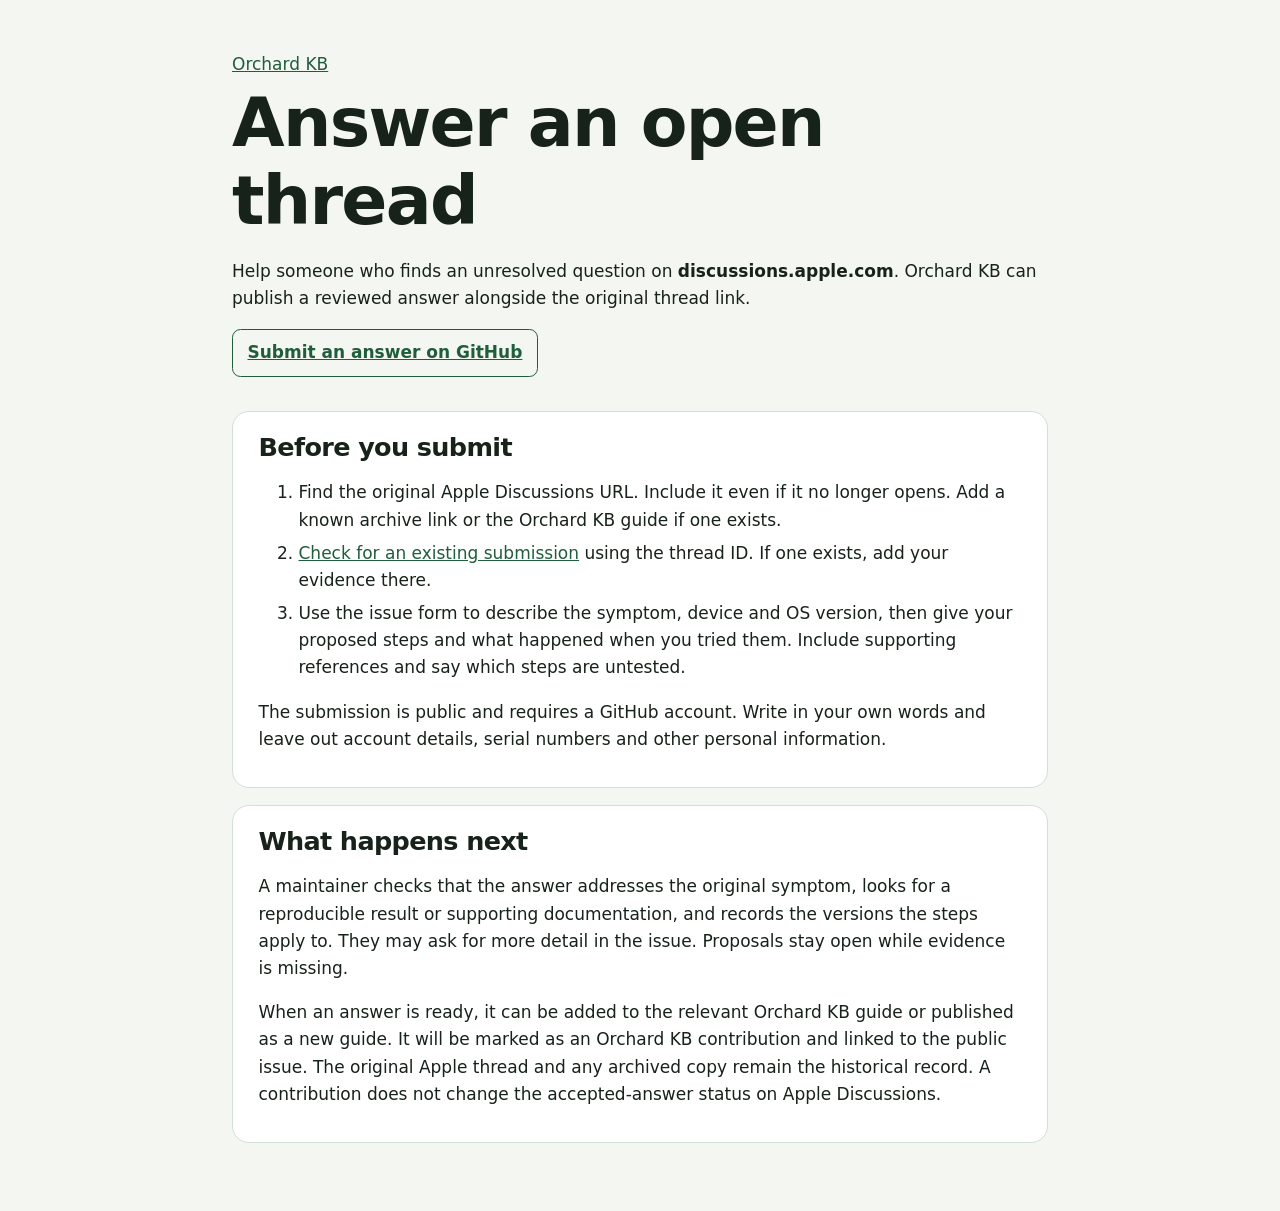
==== docs/contribute.html @ d1165c27 "Add public answer submissions for Apple Discussions threads" ====
<!doctype html>
<html lang="en-GB">
<head>
  <meta charset="utf-8">
  <meta name="viewport" content="width=device-width, initial-scale=1">
  <title>Answer an open thread · Orchard KB</title>
  <link rel="stylesheet" href="style.css">
</head>
<body>
  <main>
    <header>
      <nav aria-label="Site"><a href="./">Orchard KB</a></nav>
      <h1>Answer an open thread</h1>
      <p>Help someone who finds an unresolved question on <strong>discussions.apple.com</strong>. Orchard KB can publish a reviewed answer alongside the original thread link.</p>
      <a class="button" href="https://github.com/paul-ej/orchard-kb/issues/new?template=answer.yml">Submit an answer on GitHub</a>
    </header>

    <article>
      <h2>Before you submit</h2>
      <ol>
        <li>Find the original Apple Discussions URL. Include it even if it no longer opens. Add a known archive link or the Orchard KB guide if one exists.</li>
        <li><a href="https://github.com/paul-ej/orchard-kb/issues?q=is%3Aissue+%22%5BAnswer%5D%22">Check for an existing submission</a> using the thread ID. If one exists, add your evidence there.</li>
        <li>Use the issue form to describe the symptom, device and OS version, then give your proposed steps and what happened when you tried them. Include supporting references and say which steps are untested.</li>
      </ol>
      <p>The submission is public and requires a GitHub account. Write in your own words and leave out account details, serial numbers and other personal information.</p>
    </article>

    <article>
      <h2>What happens next</h2>
      <p>A maintainer checks that the answer addresses the original symptom, looks for a reproducible result or supporting documentation, and records the versions the steps apply to. They may ask for more detail in the issue. Proposals stay open while evidence is missing.</p>
      <p>When an answer is ready, it can be added to the relevant Orchard KB guide or published as a new guide. It will be marked as an Orchard KB contribution and linked to the public issue. The original Apple thread and any archived copy remain the historical record. A contribution does not change the accepted-answer status on Apple Discussions.</p>
    </article>
  </main>
</body>
</html>
---- docs/style.css ----
:root { color-scheme: light dark; font: 17px/1.6 system-ui, sans-serif; }
body { margin: 0; background: light-dark(#f4f6f2, #111712); color: light-dark(#17221a, #e8eee9); }
main { max-width: 48rem; margin: auto; padding: clamp(1rem, 5vw, 3rem); }
header { margin-bottom: 2rem; }
h1, h2 { line-height: 1.15; letter-spacing: -.025em; }
h1 { margin: .35rem 0; font-size: clamp(2.3rem, 7vw, 4rem); }
h2 { margin: .25rem 0 .65rem; }
a { color: light-dark(#205d3b, #a8e5bc); }
.brand, .meta { font-weight: 650; color: light-dark(#39654a, #a8e5bc); }
.meta, .scope, .sources, #count { font-size: .9rem; }
label { display: block; font-weight: 600; margin-top: 1.5rem; }
input { box-sizing: border-box; width: 100%; font: inherit; padding: .7rem 1rem; border-radius: .5rem; border: 1px solid light-dark(#6f8273, #8aa594); }
article { background: light-dark(#fff, #1b241d); border: 1px solid light-dark(#d3ded4, #35473a); padding: 1rem 1.5rem; border-radius: 1rem; margin-bottom: 1rem; scroll-margin-top: 1rem; }
li + li { margin-top: .35rem; }
.sources { padding-left: 1.25rem; }
.button { display: inline-block; padding: .55rem .85rem; border: 1px solid currentColor; border-radius: .5rem; font-weight: 650; }
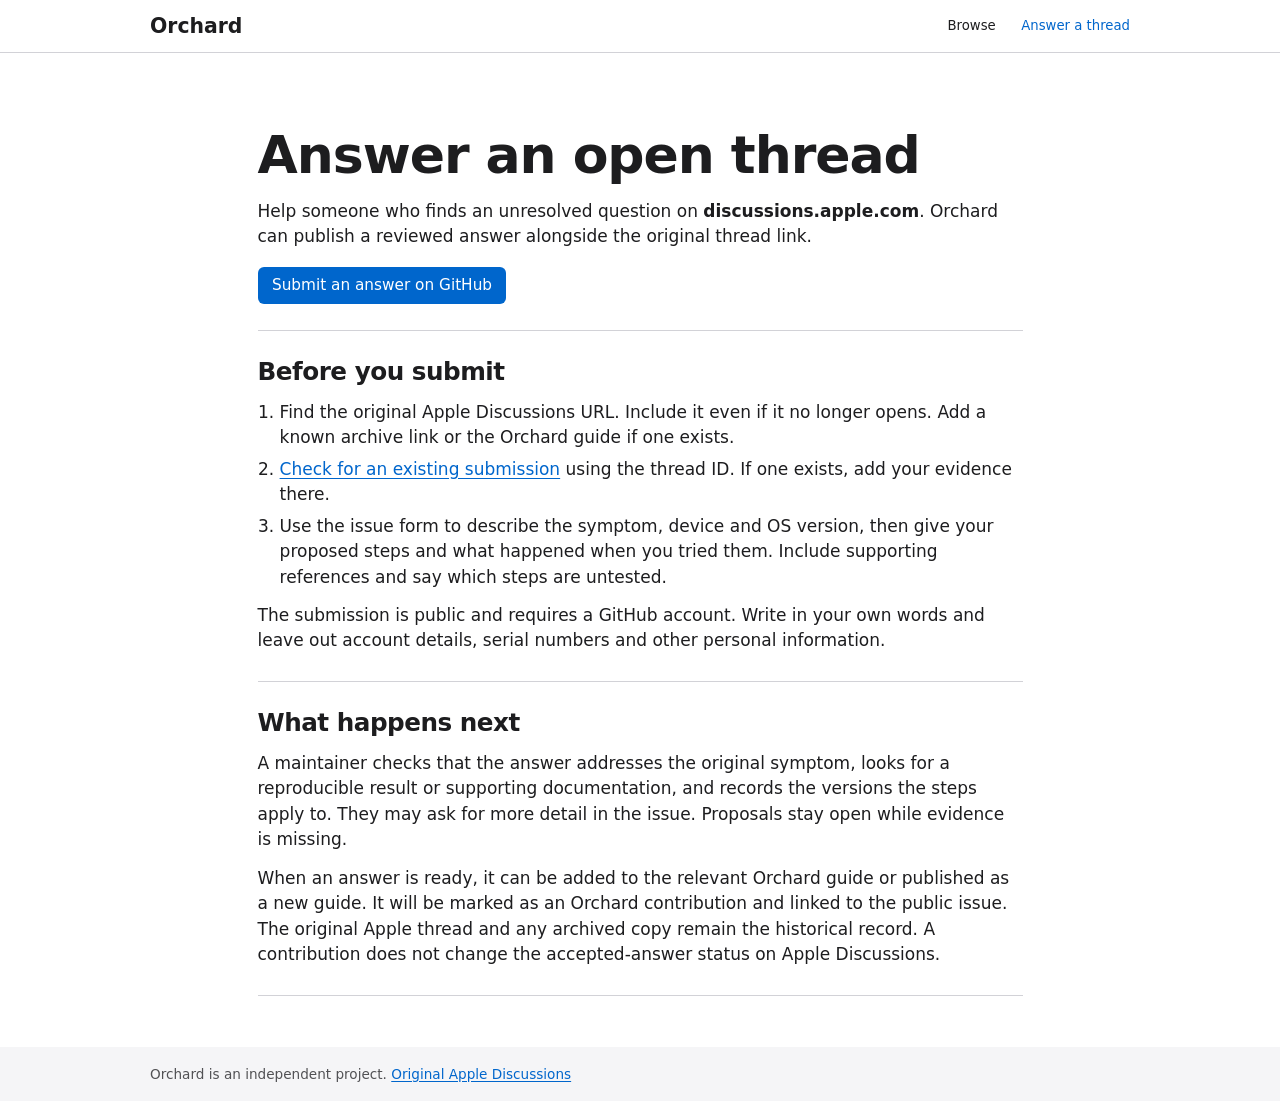
==== commit 6dd6d23c: "Publish Orchard with the Discussions design and public answer form" ====
--- a/docs/contribute.html
+++ b/docs/contribute.html
@@ -3,23 +3,31 @@
 <head>
   <meta charset="utf-8">
   <meta name="viewport" content="width=device-width, initial-scale=1">
-  <title>Answer an open thread · Orchard KB</title>
+  <title>Answer an open thread · Orchard</title>
   <link rel="stylesheet" href="style.css">
 </head>
 <body>
-  <main>
-    <header>
-      <nav aria-label="Site"><a href="./">Orchard KB</a></nav>
+  <nav class="site-nav" aria-label="Site">
+    <div class="site-nav-inner">
+      <a class="brand" href="./">Orchard</a>
+      <div class="nav-links">
+        <a href="./#browse">Browse</a>
+        <a href="contribute.html" aria-current="page">Answer a thread</a>
+      </div>
+    </div>
+  </nav>
+  <main class="contribution">
+    <header class="contribution-header">
       <h1>Answer an open thread</h1>
-      <p>Help someone who finds an unresolved question on <strong>discussions.apple.com</strong>. Orchard KB can publish a reviewed answer alongside the original thread link.</p>
-      <a class="button" href="https://github.com/paul-ej/orchard-kb/issues/new?template=answer.yml">Submit an answer on GitHub</a>
+      <p>Help someone who finds an unresolved question on <strong>discussions.apple.com</strong>. Orchard can publish a reviewed answer alongside the original thread link.</p>
+      <a class="button" href="https://github.com/paul-ej/orchard/issues/new?template=answer.yml">Submit an answer on GitHub</a>
     </header>
 
     <article>
       <h2>Before you submit</h2>
       <ol>
-        <li>Find the original Apple Discussions URL. Include it even if it no longer opens. Add a known archive link or the Orchard KB guide if one exists.</li>
-        <li><a href="https://github.com/paul-ej/orchard-kb/issues?q=is%3Aissue+%22%5BAnswer%5D%22">Check for an existing submission</a> using the thread ID. If one exists, add your evidence there.</li>
+        <li>Find the original Apple Discussions URL. Include it even if it no longer opens. Add a known archive link or the Orchard guide if one exists.</li>
+        <li><a href="https://github.com/paul-ej/orchard/issues?q=is%3Aissue+%22%5BAnswer%5D%22">Check for an existing submission</a> using the thread ID. If one exists, add your evidence there.</li>
         <li>Use the issue form to describe the symptom, device and OS version, then give your proposed steps and what happened when you tried them. Include supporting references and say which steps are untested.</li>
       </ol>
       <p>The submission is public and requires a GitHub account. Write in your own words and leave out account details, serial numbers and other personal information.</p>
@@ -28,8 +36,9 @@
     <article>
       <h2>What happens next</h2>
       <p>A maintainer checks that the answer addresses the original symptom, looks for a reproducible result or supporting documentation, and records the versions the steps apply to. They may ask for more detail in the issue. Proposals stay open while evidence is missing.</p>
-      <p>When an answer is ready, it can be added to the relevant Orchard KB guide or published as a new guide. It will be marked as an Orchard KB contribution and linked to the public issue. The original Apple thread and any archived copy remain the historical record. A contribution does not change the accepted-answer status on Apple Discussions.</p>
+      <p>When an answer is ready, it can be added to the relevant Orchard guide or published as a new guide. It will be marked as an Orchard contribution and linked to the public issue. The original Apple thread and any archived copy remain the historical record. A contribution does not change the accepted-answer status on Apple Discussions.</p>
     </article>
   </main>
+  <footer><div class="footer-inner">Orchard is an independent project. <a href="https://discussions.apple.com/">Original Apple Discussions</a></div></footer>
 </body>
 </html>
--- a/docs/style.css
+++ b/docs/style.css
@@ -1,16 +1,134 @@
-:root { color-scheme: light dark; font: 17px/1.6 system-ui, sans-serif; }
-body { margin: 0; background: light-dark(#f4f6f2, #111712); color: light-dark(#17221a, #e8eee9); }
-main { max-width: 48rem; margin: auto; padding: clamp(1rem, 5vw, 3rem); }
-header { margin-bottom: 2rem; }
-h1, h2 { line-height: 1.15; letter-spacing: -.025em; }
-h1 { margin: .35rem 0; font-size: clamp(2.3rem, 7vw, 4rem); }
-h2 { margin: .25rem 0 .65rem; }
-a { color: light-dark(#205d3b, #a8e5bc); }
-.brand, .meta { font-weight: 650; color: light-dark(#39654a, #a8e5bc); }
-.meta, .scope, .sources, #count { font-size: .9rem; }
-label { display: block; font-weight: 600; margin-top: 1.5rem; }
-input { box-sizing: border-box; width: 100%; font: inherit; padding: .7rem 1rem; border-radius: .5rem; border: 1px solid light-dark(#6f8273, #8aa594); }
-article { background: light-dark(#fff, #1b241d); border: 1px solid light-dark(#d3ded4, #35473a); padding: 1rem 1.5rem; border-radius: 1rem; margin-bottom: 1rem; scroll-margin-top: 1rem; }
+:root {
+  color-scheme: light;
+  font: 17px/1.5 -apple-system, BlinkMacSystemFont, "Segoe UI", system-ui, sans-serif;
+  --background: #fff;
+  --surface: #f5f5f7;
+  --text: #1d1d1f;
+  --muted: #515154;
+  --border: #d2d2d7;
+  --link: #0066cc;
+  --width: 980px;
+  --gutter: clamp(1rem, 5vw, 2rem);
+}
+
+body { margin: 0; background: var(--background); color: var(--text); }
+a, summary { color: var(--link); text-underline-offset: .15em; }
+a:focus-visible, input:focus-visible, summary:focus-visible {
+  outline: 2px solid var(--link);
+  outline-offset: 3px;
+}
+
+.site-nav { border-bottom: 1px solid var(--border); }
+.site-nav-inner, main, .footer-inner {
+  box-sizing: content-box;
+  max-width: var(--width);
+  padding-inline: var(--gutter);
+  margin-inline: auto;
+}
+
+.site-nav-inner {
+  display: flex;
+  align-items: center;
+  justify-content: space-between;
+  min-height: 52px;
+  gap: .75rem;
+}
+
+.site-nav a { color: var(--text); text-decoration: none; }
+.site-nav a:hover, .site-nav a[aria-current="page"] { color: var(--link); }
+.brand { font-size: 1.2rem; font-weight: 650; }
+.nav-links { display: flex; gap: clamp(.85rem, 3vw, 1.5rem); font-size: .78rem; }
+
+h1, h2, h3 { line-height: 1.17; letter-spacing: -.02em; }
+h1 { margin: 0; font-size: clamp(2.05rem, 6vw, 3.06rem); font-weight: 650; }
+h2 { margin: 0; font-size: 1.45rem; }
+h3 { margin: .2rem 0 .35rem; font-size: 1.2rem; }
+
+.hero { text-align: center; padding-block: clamp(2.8rem, 8vw, 5.5rem) 2.75rem; }
+.hero > p { margin: .75rem auto 1.55rem; font-size: clamp(1.05rem, 2.6vw, 1.4rem); }
+.search-panel { position: relative; max-width: 668px; margin-inline: auto; }
+.search-panel::before {
+  position: absolute;
+  top: calc(50% - 8px);
+  left: 1rem;
+  width: .65rem;
+  height: .65rem;
+  border: 2px solid var(--muted);
+  border-radius: 50%;
+  content: "";
+  pointer-events: none;
+}
+
+.search-panel::after {
+  position: absolute;
+  top: calc(50% + 5px);
+  left: 1.7rem;
+  width: .38rem;
+  height: 2px;
+  background: var(--muted);
+  transform: rotate(45deg);
+  content: "";
+  pointer-events: none;
+}
+
+input[type="search"] {
+  box-sizing: border-box;
+  width: 100%;
+  padding: .58rem .8rem .58rem 2.65rem;
+  font: inherit;
+  font-size: clamp(1rem, 2.8vw, 1.35rem);
+  color: var(--text);
+  background: var(--background);
+  border: 1px solid var(--border);
+  border-radius: 4px;
+}
+
+.visually-hidden {
+  position: absolute;
+  width: 1px;
+  height: 1px;
+  overflow: hidden;
+  clip-path: inset(50%);
+  white-space: nowrap;
+}
+
+.section-heading {
+  display: flex;
+  align-items: baseline;
+  justify-content: space-between;
+  gap: 1rem;
+  padding: .65rem 0;
+  border-bottom: 1px solid var(--border);
+}
+
+#count, .meta, .scope, .sources { color: var(--muted); font-size: .88rem; }
+#count, .meta { margin: 0; }
+article { padding-block: 1.25rem; border-bottom: 1px solid var(--border); }
+article p { margin-block: .45rem .65rem; }
+article p.meta { margin: 0; }
+article h3 a { color: var(--text); text-decoration: none; }
+article h3 a:hover { color: var(--link); text-decoration: underline; }
+details > summary { width: fit-content; cursor: pointer; font-size: .88rem; }
+details[open] > summary { margin-bottom: .65rem; }
+ol, .sources { padding-inline-start: 1.3rem; }
 li + li { margin-top: .35rem; }
-.sources { padding-left: 1.25rem; }
-.button { display: inline-block; padding: .55rem .85rem; border: 1px solid currentColor; border-radius: .5rem; font-weight: 650; }
+
+.contribution { max-width: 45rem; }
+.contribution-header { padding-block: clamp(2.8rem, 7vw, 4.25rem) 1.5rem; border-bottom: 1px solid var(--border); }
+.contribution-header > p { margin-block: .75rem 1rem; }
+.contribution article { padding-block: 1.6rem; }
+.contribution article p, .contribution article ol { margin-block: .75rem 0; }
+
+.button {
+  display: inline-block;
+  padding: .43rem .85rem;
+  color: #fff;
+  background: var(--link);
+  border-radius: 6px;
+  font-size: .9rem;
+  text-decoration: none;
+}
+
+.button:hover { background: #0055b3; }
+footer { margin-top: 3rem; background: var(--surface); color: var(--muted); font-size: .8rem; }
+.footer-inner { padding-block: 1rem; }
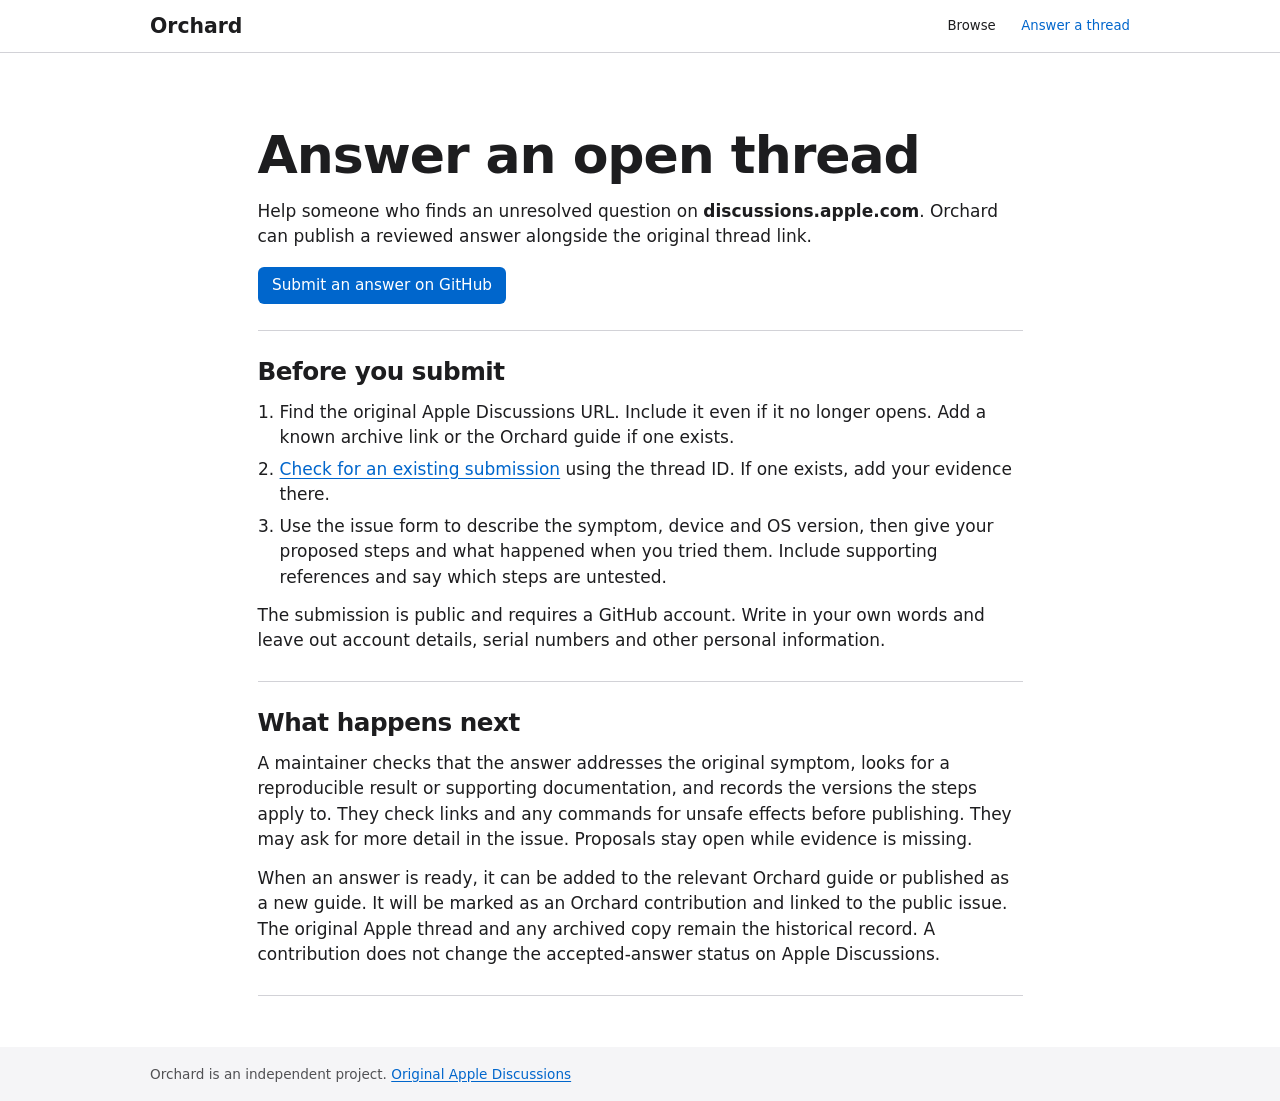
==== commit b8fbd532: "Validate imported and published Orchard content" ====
--- a/docs/contribute.html
+++ b/docs/contribute.html
@@ -3,6 +3,7 @@
 <head>
   <meta charset="utf-8">
   <meta name="viewport" content="width=device-width, initial-scale=1">
+  <meta http-equiv="Content-Security-Policy" content="default-src 'none'; style-src 'self'; base-uri 'none'; form-action 'none'">
   <title>Answer an open thread · Orchard</title>
   <link rel="stylesheet" href="style.css">
 </head>
@@ -35,7 +36,7 @@
 
     <article>
       <h2>What happens next</h2>
-      <p>A maintainer checks that the answer addresses the original symptom, looks for a reproducible result or supporting documentation, and records the versions the steps apply to. They may ask for more detail in the issue. Proposals stay open while evidence is missing.</p>
+      <p>A maintainer checks that the answer addresses the original symptom, looks for a reproducible result or supporting documentation, and records the versions the steps apply to. They check links and any commands for unsafe effects before publishing. They may ask for more detail in the issue. Proposals stay open while evidence is missing.</p>
       <p>When an answer is ready, it can be added to the relevant Orchard guide or published as a new guide. It will be marked as an Orchard contribution and linked to the public issue. The original Apple thread and any archived copy remain the historical record. A contribution does not change the accepted-answer status on Apple Discussions.</p>
     </article>
   </main>
